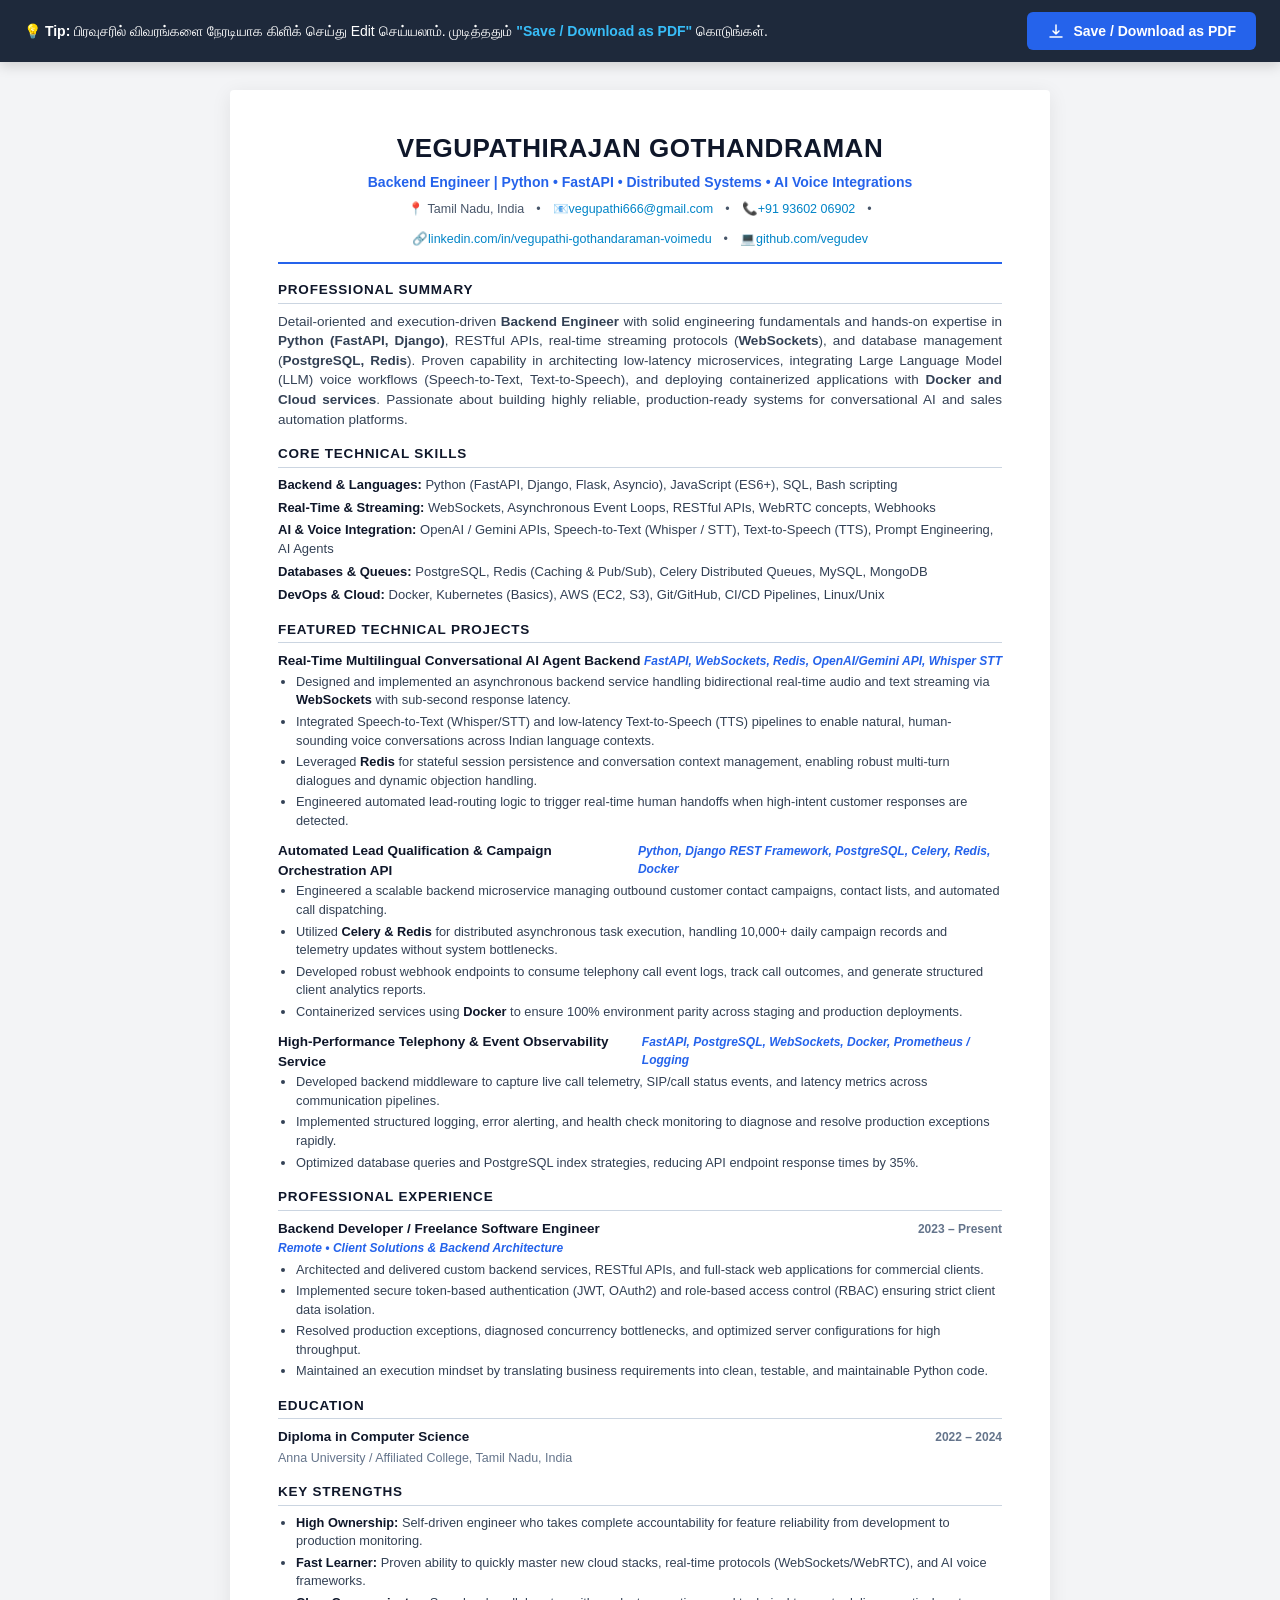
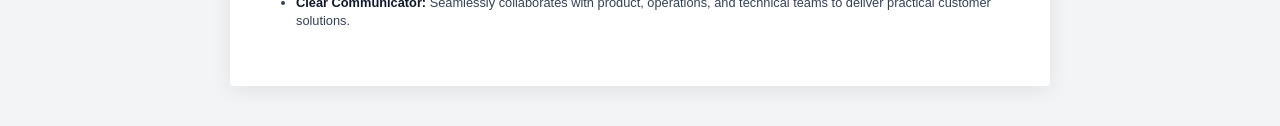
==== resume.html @ fd914e16 "Initial production release by Vegupathi" ====
<!DOCTYPE html>
<html lang="en">
<head>
  <meta charset="UTF-8">
  <meta name="viewport" content="width=device-width, initial-scale=1.0">
  <title>Vegupathi - Backend Engineer Resume</title>
  <style>
    * {
      box-sizing: border-box;
      margin: 0;
      padding: 0;
    }
    body {
      font-family: 'Segoe UI', -apple-system, BlinkMacSystemFont, Roboto, Helvetica, Arial, sans-serif;
      color: #222;
      background-color: #f3f4f6;
      line-height: 1.45;
      font-size: 13.5px;
    }

    /* Floating Action Bar */
    .action-bar {
      position: sticky;
      top: 0;
      background: #1e293b;
      color: #fff;
      padding: 12px 24px;
      display: flex;
      justify-content: space-between;
      align-items: center;
      box-shadow: 0 4px 12px rgba(0,0,0,0.15);
      z-index: 1000;
    }
    .action-bar .info-text {
      font-size: 14px;
      font-weight: 500;
    }
    .action-bar .info-text span {
      color: #38bdf8;
      font-weight: 600;
    }
    .btn-download {
      background: #2563eb;
      color: #fff;
      border: none;
      padding: 10px 20px;
      font-size: 14px;
      font-weight: 600;
      border-radius: 6px;
      cursor: pointer;
      display: flex;
      align-items: center;
      gap: 8px;
      transition: background 0.2s ease;
    }
    .btn-download:hover {
      background: #1d4ed8;
    }

    /* Page container */
    .resume-page {
      max-width: 820px;
      margin: 28px auto 40px auto;
      background: #ffffff;
      padding: 40px 48px;
      border-radius: 4px;
      box-shadow: 0 4px 20px rgba(0,0,0,0.08);
    }

    /* Header */
    header {
      border-bottom: 2px solid #2563eb;
      padding-bottom: 14px;
      margin-bottom: 16px;
      text-align: center;
    }
    h1 {
      font-size: 26px;
      font-weight: 700;
      letter-spacing: 0.5px;
      color: #0f172a;
      text-transform: uppercase;
      margin-bottom: 4px;
    }
    .subtitle {
      font-size: 14px;
      font-weight: 600;
      color: #2563eb;
      margin-bottom: 8px;
    }
    .contact-info {
      display: flex;
      flex-wrap: wrap;
      justify-content: center;
      gap: 12px;
      font-size: 12.5px;
      color: #475569;
    }
    .contact-info span {
      display: inline-flex;
      align-items: center;
    }
    .contact-info a {
      color: #0284c7;
      text-decoration: none;
    }
    .editable-hint {
      background: #fef3c7;
      color: #92400e;
      padding: 2px 6px;
      border-radius: 4px;
      font-size: 11px;
      border: 1px dashed #f59e0b;
    }

    /* Sections */
    section {
      margin-bottom: 15px;
    }
    h2 {
      font-size: 13.5px;
      font-weight: 700;
      color: #0f172a;
      text-transform: uppercase;
      letter-spacing: 0.8px;
      border-bottom: 1px solid #cbd5e1;
      padding-bottom: 3px;
      margin-bottom: 8px;
      display: flex;
      align-items: center;
      justify-content: space-between;
    }
    p {
      color: #334155;
      text-align: justify;
      margin-bottom: 6px;
    }

    /* Skills list */
    .skills-grid {
      display: flex;
      flex-direction: column;
      gap: 4px;
    }
    .skill-item {
      font-size: 13px;
      color: #334155;
    }
    .skill-category {
      font-weight: 700;
      color: #0f172a;
    }

    /* Projects & Experience */
    .entry {
      margin-bottom: 11px;
    }
    .entry-header {
      display: flex;
      justify-content: space-between;
      align-items: baseline;
      margin-bottom: 2px;
    }
    .entry-title {
      font-size: 13.5px;
      font-weight: 700;
      color: #0f172a;
    }
    .entry-tech {
      font-size: 12px;
      font-weight: 600;
      color: #2563eb;
      font-style: italic;
    }
    .entry-date {
      font-size: 12px;
      font-weight: 600;
      color: #64748b;
      white-space: nowrap;
    }
    ul {
      margin-left: 18px;
      color: #334155;
    }
    li {
      margin-bottom: 3px;
      font-size: 12.8px;
    }
    li strong {
      color: #0f172a;
    }

    /* Print styles */
    @media print {
      body {
        background: transparent;
        font-size: 12.5px;
      }
      .no-print, .action-bar {
        display: none !important;
      }
      .resume-page {
        margin: 0;
        padding: 0;
        box-shadow: none;
        max-width: 100%;
        border-radius: 0;
      }
      .editable-hint {
        background: transparent;
        border: none;
        color: inherit;
        padding: 0;
      }
      @page {
        size: A4;
        margin: 12mm 14mm;
      }
    }
  </style>
</head>
<body>

  <!-- Top Action Bar for Easy PDF Export -->
  <div class="action-bar no-print">
    <div class="info-text">
      💡 <b>Tip:</b> பிரவுசரில் விவரங்களை நேரடியாக கிளிக் செய்து Edit செய்யலாம். முடித்ததும் <span>"Save / Download as PDF"</span> கொடுங்கள்.
    </div>
    <button class="btn-download" onclick="window.print()">
      <svg width="18" height="18" fill="none" stroke="currentColor" stroke-width="2" viewBox="0 0 24 24"><path stroke-linecap="round" stroke-linejoin="round" d="M12 4v12m0 0l-4-4m4 4l4-4M4 20h16"></path></svg>
      Save / Download as PDF
    </button>
  </div>

  <div class="resume-page" contenteditable="true" spellcheck="false">
    <!-- Header -->
    <header>
      <h1>VEGUPATHIRAJAN GOTHANDRAMAN</h1>
      <div class="subtitle">Backend Engineer | Python • FastAPI • Distributed Systems • AI Voice Integrations</div>
      <div class="contact-info">
        <span>📍 Tamil Nadu, India</span>
        <span>•</span>
        <span>📧 <a href="mailto:vegupathi666@gmail.com">vegupathi666@gmail.com</a></span>
        <span>•</span>
        <span>📞 <a href="tel:+919360206902">+91 93602 06902</a></span>
        <span>•</span>
        <span>🔗 <a href="https://www.linkedin.com/in/vegupathi-gothandaraman-voimedu/" target="_blank">linkedin.com/in/vegupathi-gothandaraman-voimedu</a></span>
        <span>•</span>
        <span>💻 <a href="https://github.com/vegudev" target="_blank">github.com/vegudev</a></span>
      </div>
    </header>

    <!-- Professional Summary -->
    <section>
      <h2>Professional Summary</h2>
      <p>
        Detail-oriented and execution-driven <strong>Backend Engineer</strong> with solid engineering fundamentals and hands-on expertise in <strong>Python (FastAPI, Django)</strong>, RESTful APIs, real-time streaming protocols (<strong>WebSockets</strong>), and database management (<strong>PostgreSQL, Redis</strong>). Proven capability in architecting low-latency microservices, integrating Large Language Model (LLM) voice workflows (Speech-to-Text, Text-to-Speech), and deploying containerized applications with <strong>Docker and Cloud services</strong>. Passionate about building highly reliable, production-ready systems for conversational AI and sales automation platforms.
      </p>
    </section>

    <!-- Technical Skills -->
    <section>
      <h2>Core Technical Skills</h2>
      <div class="skills-grid">
        <div class="skill-item"><span class="skill-category">Backend & Languages:</span> Python (FastAPI, Django, Flask, Asyncio), JavaScript (ES6+), SQL, Bash scripting</div>
        <div class="skill-item"><span class="skill-category">Real-Time & Streaming:</span> WebSockets, Asynchronous Event Loops, RESTful APIs, WebRTC concepts, Webhooks</div>
        <div class="skill-item"><span class="skill-category">AI & Voice Integration:</span> OpenAI / Gemini APIs, Speech-to-Text (Whisper / STT), Text-to-Speech (TTS), Prompt Engineering, AI Agents</div>
        <div class="skill-item"><span class="skill-category">Databases & Queues:</span> PostgreSQL, Redis (Caching & Pub/Sub), Celery Distributed Queues, MySQL, MongoDB</div>
        <div class="skill-item"><span class="skill-category">DevOps & Cloud:</span> Docker, Kubernetes (Basics), AWS (EC2, S3), Git/GitHub, CI/CD Pipelines, Linux/Unix</div>
      </div>
    </section>

    <!-- Projects -->
    <section>
      <h2>Featured Technical Projects</h2>

      <div class="entry">
        <div class="entry-header">
          <span class="entry-title">Real-Time Multilingual Conversational AI Agent Backend</span>
          <span class="entry-tech">FastAPI, WebSockets, Redis, OpenAI/Gemini API, Whisper STT</span>
        </div>
        <ul>
          <li>Designed and implemented an asynchronous backend service handling bidirectional real-time audio and text streaming via <strong>WebSockets</strong> with sub-second response latency.</li>
          <li>Integrated Speech-to-Text (Whisper/STT) and low-latency Text-to-Speech (TTS) pipelines to enable natural, human-sounding voice conversations across Indian language contexts.</li>
          <li>Leveraged <strong>Redis</strong> for stateful session persistence and conversation context management, enabling robust multi-turn dialogues and dynamic objection handling.</li>
          <li>Engineered automated lead-routing logic to trigger real-time human handoffs when high-intent customer responses are detected.</li>
        </ul>
      </div>

      <div class="entry">
        <div class="entry-header">
          <span class="entry-title">Automated Lead Qualification & Campaign Orchestration API</span>
          <span class="entry-tech">Python, Django REST Framework, PostgreSQL, Celery, Redis, Docker</span>
        </div>
        <ul>
          <li>Engineered a scalable backend microservice managing outbound customer contact campaigns, contact lists, and automated call dispatching.</li>
          <li>Utilized <strong>Celery & Redis</strong> for distributed asynchronous task execution, handling 10,000+ daily campaign records and telemetry updates without system bottlenecks.</li>
          <li>Developed robust webhook endpoints to consume telephony call event logs, track call outcomes, and generate structured client analytics reports.</li>
          <li>Containerized services using <strong>Docker</strong> to ensure 100% environment parity across staging and production deployments.</li>
        </ul>
      </div>

      <div class="entry">
        <div class="entry-header">
          <span class="entry-title">High-Performance Telephony & Event Observability Service</span>
          <span class="entry-tech">FastAPI, PostgreSQL, WebSockets, Docker, Prometheus / Logging</span>
        </div>
        <ul>
          <li>Developed backend middleware to capture live call telemetry, SIP/call status events, and latency metrics across communication pipelines.</li>
          <li>Implemented structured logging, error alerting, and health check monitoring to diagnose and resolve production exceptions rapidly.</li>
          <li>Optimized database queries and PostgreSQL index strategies, reducing API endpoint response times by 35%.</li>
        </ul>
      </div>
    </section>

    <!-- Experience -->
    <section>
      <h2>Professional Experience</h2>
      <div class="entry">
        <div class="entry-header">
          <span class="entry-title">Backend Developer / Freelance Software Engineer</span>
          <span class="entry-date">2023 – Present</span>
        </div>
        <div class="entry-tech" style="margin-bottom: 3px;">Remote • Client Solutions & Backend Architecture</div>
        <ul>
          <li>Architected and delivered custom backend services, RESTful APIs, and full-stack web applications for commercial clients.</li>
          <li>Implemented secure token-based authentication (JWT, OAuth2) and role-based access control (RBAC) ensuring strict client data isolation.</li>
          <li>Resolved production exceptions, diagnosed concurrency bottlenecks, and optimized server configurations for high throughput.</li>
          <li>Maintained an execution mindset by translating business requirements into clean, testable, and maintainable Python code.</li>
        </ul>
      </div>
    </section>

    <!-- Education -->
    <section>
      <h2>Education</h2>
      <div class="entry">
        <div class="entry-header">
          <span class="entry-title">Diploma in Computer Science</span>
          <span class="entry-date">2022 – 2024</span>
        </div>
        <div style="font-size: 12.5px; color: #64748b;">Anna University / Affiliated College, Tamil Nadu, India</div>
      </div>
    </section>

    <!-- Key Strengths -->
    <section>
      <h2>Key Strengths</h2>
      <ul>
        <li><strong>High Ownership:</strong> Self-driven engineer who takes complete accountability for feature reliability from development to production monitoring.</li>
        <li><strong>Fast Learner:</strong> Proven ability to quickly master new cloud stacks, real-time protocols (WebSockets/WebRTC), and AI voice frameworks.</li>
        <li><strong>Clear Communicator:</strong> Seamlessly collaborates with product, operations, and technical teams to deliver practical customer solutions.</li>
      </ul>
    </section>
  </div>

</body>
</html>
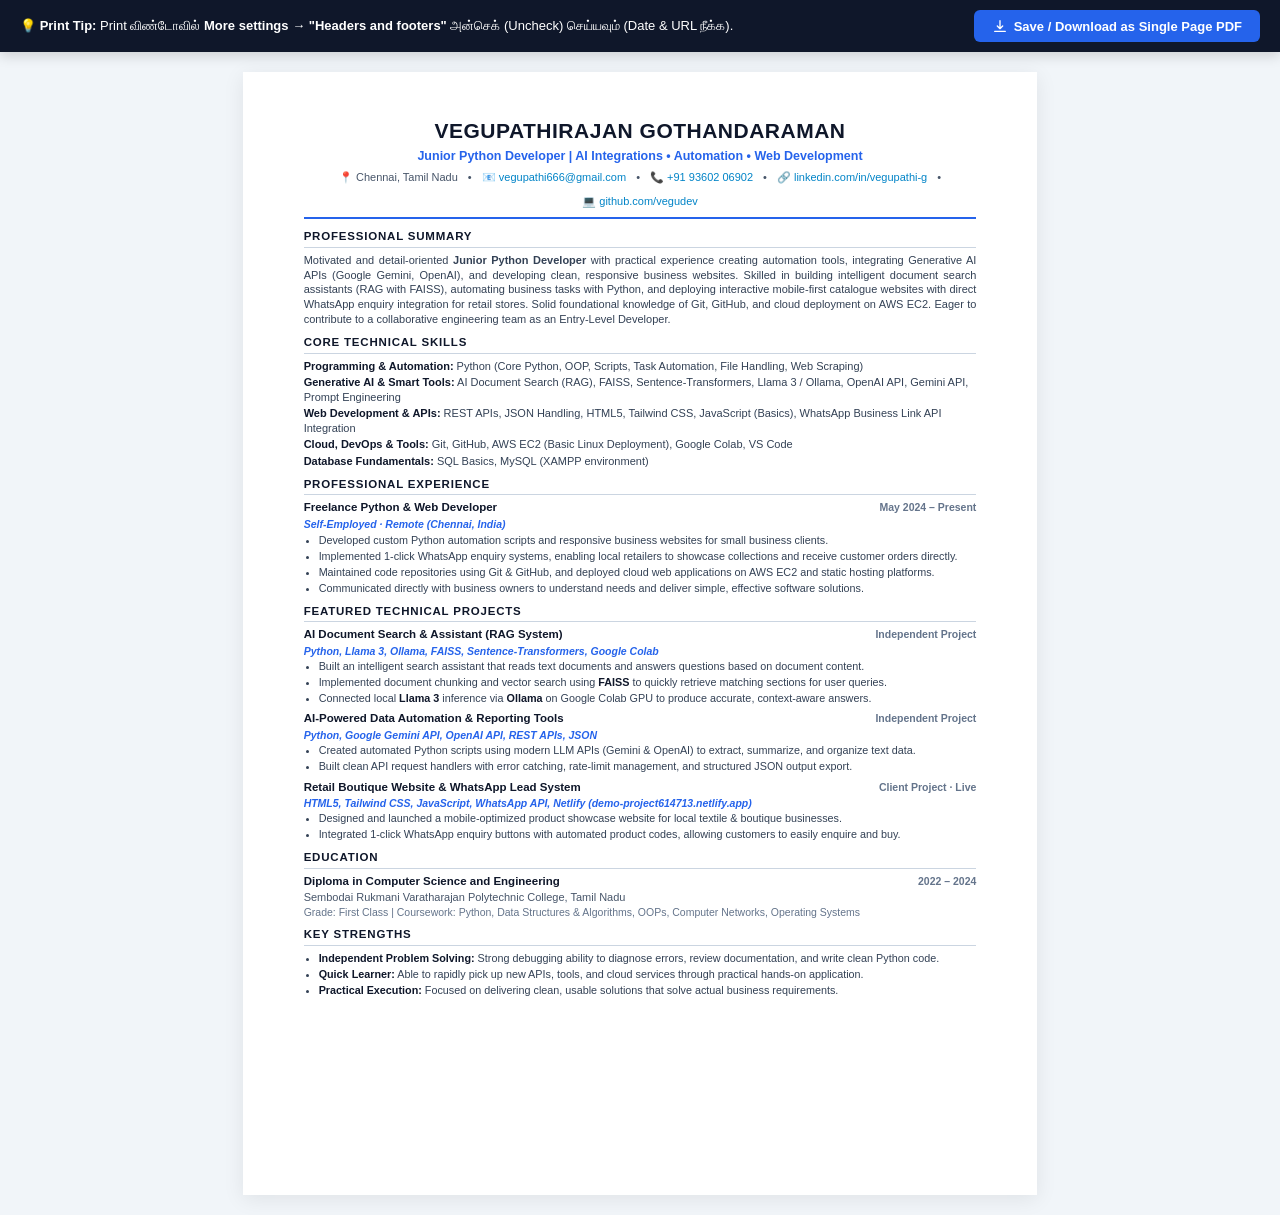
==== commit f6f909df: "Update portfolio showcase and live resume for Junior Python Developer & AI Integrations" ====
--- a/resume.html
+++ b/resume.html
@@ -3,7 +3,7 @@
 <head>
   <meta charset="UTF-8">
   <meta name="viewport" content="width=device-width, initial-scale=1.0">
-  <title>Vegupathi - Backend Engineer Resume</title>
+  <title>Vegupathirajan Gothandaraman - Resume</title>
   <style>
     * {
       box-sizing: border-box;
@@ -12,19 +12,19 @@
     }
     body {
       font-family: 'Segoe UI', -apple-system, BlinkMacSystemFont, Roboto, Helvetica, Arial, sans-serif;
-      color: #222;
-      background-color: #f3f4f6;
-      line-height: 1.45;
-      font-size: 13.5px;
+      color: #1e293b;
+      background-color: #f1f5f9;
+      line-height: 1.35;
+      font-size: 11.5px;
     }
 
     /* Floating Action Bar */
     .action-bar {
       position: sticky;
       top: 0;
-      background: #1e293b;
+      background: #0f172a;
       color: #fff;
-      padding: 12px 24px;
+      padding: 10px 20px;
       display: flex;
       justify-content: space-between;
       align-items: center;
@@ -32,7 +32,7 @@
       z-index: 1000;
     }
     .action-bar .info-text {
-      font-size: 14px;
+      font-size: 13px;
       font-weight: 500;
     }
     .action-bar .info-text span {
@@ -43,148 +43,139 @@
       background: #2563eb;
       color: #fff;
       border: none;
-      padding: 10px 20px;
-      font-size: 14px;
+      padding: 8px 18px;
+      font-size: 13px;
       font-weight: 600;
       border-radius: 6px;
       cursor: pointer;
       display: flex;
       align-items: center;
-      gap: 8px;
+      gap: 6px;
       transition: background 0.2s ease;
     }
     .btn-download:hover {
       background: #1d4ed8;
     }
 
-    /* Page container */
+    /* Single A4 Page Container */
     .resume-page {
-      max-width: 820px;
-      margin: 28px auto 40px auto;
+      width: 210mm;
+      min-height: 297mm;
+      max-height: 297mm;
+      margin: 20px auto;
       background: #ffffff;
-      padding: 40px 48px;
-      border-radius: 4px;
+      padding: 12mm 16mm 10mm 16mm;
       box-shadow: 0 4px 20px rgba(0,0,0,0.08);
+      overflow: hidden;
     }
 
     /* Header */
     header {
       border-bottom: 2px solid #2563eb;
-      padding-bottom: 14px;
-      margin-bottom: 16px;
+      padding-bottom: 8px;
+      margin-bottom: 10px;
       text-align: center;
     }
     h1 {
-      font-size: 26px;
+      font-size: 21px;
+      font-weight: 800;
+      letter-spacing: 0.5px;
+      color: #0f172a;
+      text-transform: uppercase;
+      margin-bottom: 2px;
+    }
+    .subtitle {
+      font-size: 12.5px;
       font-weight: 700;
-      letter-spacing: 0.5px;
-      color: #0f172a;
-      text-transform: uppercase;
-      margin-bottom: 4px;
-    }
-    .subtitle {
-      font-size: 14px;
-      font-weight: 600;
       color: #2563eb;
-      margin-bottom: 8px;
+      margin-bottom: 5px;
     }
     .contact-info {
       display: flex;
       flex-wrap: wrap;
       justify-content: center;
-      gap: 12px;
-      font-size: 12.5px;
+      gap: 10px;
+      font-size: 11px;
       color: #475569;
-    }
-    .contact-info span {
-      display: inline-flex;
-      align-items: center;
     }
     .contact-info a {
       color: #0284c7;
       text-decoration: none;
-    }
-    .editable-hint {
-      background: #fef3c7;
-      color: #92400e;
-      padding: 2px 6px;
-      border-radius: 4px;
-      font-size: 11px;
-      border: 1px dashed #f59e0b;
+      font-weight: 500;
     }
 
     /* Sections */
     section {
-      margin-bottom: 15px;
+      margin-bottom: 8px;
     }
     h2 {
-      font-size: 13.5px;
-      font-weight: 700;
+      font-size: 11.5px;
+      font-weight: 800;
       color: #0f172a;
       text-transform: uppercase;
       letter-spacing: 0.8px;
       border-bottom: 1px solid #cbd5e1;
-      padding-bottom: 3px;
-      margin-bottom: 8px;
-      display: flex;
-      align-items: center;
-      justify-content: space-between;
+      padding-bottom: 2px;
+      margin-bottom: 5px;
     }
     p {
       color: #334155;
       text-align: justify;
-      margin-bottom: 6px;
+      line-height: 1.35;
+      font-size: 11px;
     }
 
     /* Skills list */
     .skills-grid {
       display: flex;
       flex-direction: column;
-      gap: 4px;
+      gap: 2.5px;
     }
     .skill-item {
-      font-size: 13px;
+      font-size: 11px;
       color: #334155;
+      line-height: 1.3;
     }
     .skill-category {
       font-weight: 700;
       color: #0f172a;
     }
 
-    /* Projects & Experience */
+    /* Projects & Experience Entries */
     .entry {
-      margin-bottom: 11px;
+      margin-bottom: 6px;
     }
     .entry-header {
       display: flex;
       justify-content: space-between;
       align-items: baseline;
-      margin-bottom: 2px;
+      margin-bottom: 1px;
     }
     .entry-title {
-      font-size: 13.5px;
+      font-size: 11.5px;
       font-weight: 700;
       color: #0f172a;
     }
     .entry-tech {
-      font-size: 12px;
+      font-size: 10.5px;
       font-weight: 600;
       color: #2563eb;
       font-style: italic;
     }
     .entry-date {
-      font-size: 12px;
+      font-size: 10.5px;
       font-weight: 600;
       color: #64748b;
       white-space: nowrap;
     }
     ul {
-      margin-left: 18px;
+      margin-left: 15px;
       color: #334155;
     }
     li {
-      margin-bottom: 3px;
-      font-size: 12.8px;
+      margin-bottom: 1.5px;
+      font-size: 10.8px;
+      line-height: 1.35;
     }
     li strong {
       color: #0f172a;
@@ -194,27 +185,24 @@
     @media print {
       body {
         background: transparent;
-        font-size: 12.5px;
+        font-size: 11px;
       }
       .no-print, .action-bar {
         display: none !important;
       }
       .resume-page {
-        margin: 0;
-        padding: 0;
-        box-shadow: none;
-        max-width: 100%;
-        border-radius: 0;
-      }
-      .editable-hint {
-        background: transparent;
-        border: none;
-        color: inherit;
-        padding: 0;
+        margin: 0 !important;
+        padding: 8mm 12mm 6mm 12mm !important;
+        box-shadow: none !important;
+        width: 100% !important;
+        min-height: 100% !important;
+        max-height: 100% !important;
+        border-radius: 0 !important;
+        page-break-inside: avoid !important;
       }
       @page {
-        size: A4;
-        margin: 12mm 14mm;
+        size: A4 portrait;
+        margin: 0;
       }
     }
   </style>
@@ -224,27 +212,27 @@
   <!-- Top Action Bar for Easy PDF Export -->
   <div class="action-bar no-print">
     <div class="info-text">
-      💡 <b>Tip:</b> பிரவுசரில் விவரங்களை நேரடியாக கிளிக் செய்து Edit செய்யலாம். முடித்ததும் <span>"Save / Download as PDF"</span> கொடுங்கள்.
+      💡 <b>Print Tip:</b> Print விண்டோவில் <b>More settings &rarr; "Headers and footers"</b> அன்செக் (Uncheck) செய்யவும் (Date & URL நீக்க).
     </div>
     <button class="btn-download" onclick="window.print()">
-      <svg width="18" height="18" fill="none" stroke="currentColor" stroke-width="2" viewBox="0 0 24 24"><path stroke-linecap="round" stroke-linejoin="round" d="M12 4v12m0 0l-4-4m4 4l4-4M4 20h16"></path></svg>
-      Save / Download as PDF
+      <svg width="16" height="16" fill="none" stroke="currentColor" stroke-width="2" viewBox="0 0 24 24"><path stroke-linecap="round" stroke-linejoin="round" d="M12 4v12m0 0l-4-4m4 4l4-4M4 20h16"></path></svg>
+      Save / Download as Single Page PDF
     </button>
   </div>
 
   <div class="resume-page" contenteditable="true" spellcheck="false">
     <!-- Header -->
     <header>
-      <h1>VEGUPATHIRAJAN GOTHANDRAMAN</h1>
-      <div class="subtitle">Backend Engineer | Python • FastAPI • Distributed Systems • AI Voice Integrations</div>
+      <h1>VEGUPATHIRAJAN GOTHANDARAMAN</h1>
+      <div class="subtitle">Junior Python Developer | AI Integrations • Automation • Web Development</div>
       <div class="contact-info">
-        <span>📍 Tamil Nadu, India</span>
+        <span>📍 Chennai, Tamil Nadu</span>
         <span>•</span>
         <span>📧 <a href="mailto:vegupathi666@gmail.com">vegupathi666@gmail.com</a></span>
         <span>•</span>
         <span>📞 <a href="tel:+919360206902">+91 93602 06902</a></span>
         <span>•</span>
-        <span>🔗 <a href="https://www.linkedin.com/in/vegupathi-gothandaraman-voimedu/" target="_blank">linkedin.com/in/vegupathi-gothandaraman-voimedu</a></span>
+        <span>🔗 <a href="https://www.linkedin.com/in/vegupathi-g/" target="_blank">linkedin.com/in/vegupathi-g</a></span>
         <span>•</span>
         <span>💻 <a href="https://github.com/vegudev" target="_blank">github.com/vegudev</a></span>
       </div>
@@ -254,7 +242,7 @@
     <section>
       <h2>Professional Summary</h2>
       <p>
-        Detail-oriented and execution-driven <strong>Backend Engineer</strong> with solid engineering fundamentals and hands-on expertise in <strong>Python (FastAPI, Django)</strong>, RESTful APIs, real-time streaming protocols (<strong>WebSockets</strong>), and database management (<strong>PostgreSQL, Redis</strong>). Proven capability in architecting low-latency microservices, integrating Large Language Model (LLM) voice workflows (Speech-to-Text, Text-to-Speech), and deploying containerized applications with <strong>Docker and Cloud services</strong>. Passionate about building highly reliable, production-ready systems for conversational AI and sales automation platforms.
+        Motivated and detail-oriented <strong>Junior Python Developer</strong> with practical experience creating automation tools, integrating Generative AI APIs (Google Gemini, OpenAI), and developing clean, responsive business websites. Skilled in building intelligent document search assistants (RAG with FAISS), automating business tasks with Python, and deploying interactive mobile-first catalogue websites with direct WhatsApp enquiry integration for retail stores. Solid foundational knowledge of Git, GitHub, and cloud deployment on AWS EC2. Eager to contribute to a collaborative engineering team as an Entry-Level Developer.
       </p>
     </section>
 
@@ -262,11 +250,29 @@
     <section>
       <h2>Core Technical Skills</h2>
       <div class="skills-grid">
-        <div class="skill-item"><span class="skill-category">Backend & Languages:</span> Python (FastAPI, Django, Flask, Asyncio), JavaScript (ES6+), SQL, Bash scripting</div>
-        <div class="skill-item"><span class="skill-category">Real-Time & Streaming:</span> WebSockets, Asynchronous Event Loops, RESTful APIs, WebRTC concepts, Webhooks</div>
-        <div class="skill-item"><span class="skill-category">AI & Voice Integration:</span> OpenAI / Gemini APIs, Speech-to-Text (Whisper / STT), Text-to-Speech (TTS), Prompt Engineering, AI Agents</div>
-        <div class="skill-item"><span class="skill-category">Databases & Queues:</span> PostgreSQL, Redis (Caching & Pub/Sub), Celery Distributed Queues, MySQL, MongoDB</div>
-        <div class="skill-item"><span class="skill-category">DevOps & Cloud:</span> Docker, Kubernetes (Basics), AWS (EC2, S3), Git/GitHub, CI/CD Pipelines, Linux/Unix</div>
+        <div class="skill-item"><span class="skill-category">Programming & Automation:</span> Python (Core Python, OOP, Scripts, Task Automation, File Handling, Web Scraping)</div>
+        <div class="skill-item"><span class="skill-category">Generative AI & Smart Tools:</span> AI Document Search (RAG), FAISS, Sentence-Transformers, Llama 3 / Ollama, OpenAI API, Gemini API, Prompt Engineering</div>
+        <div class="skill-item"><span class="skill-category">Web Development & APIs:</span> REST APIs, JSON Handling, HTML5, Tailwind CSS, JavaScript (Basics), WhatsApp Business Link API Integration</div>
+        <div class="skill-item"><span class="skill-category">Cloud, DevOps & Tools:</span> Git, GitHub, AWS EC2 (Basic Linux Deployment), Google Colab, VS Code</div>
+        <div class="skill-item"><span class="skill-category">Database Fundamentals:</span> SQL Basics, MySQL (XAMPP environment)</div>
+      </div>
+    </section>
+
+    <!-- Experience -->
+    <section>
+      <h2>Professional Experience</h2>
+      <div class="entry">
+        <div class="entry-header">
+          <span class="entry-title">Freelance Python & Web Developer</span>
+          <span class="entry-date">May 2024 – Present</span>
+        </div>
+        <div class="entry-tech" style="margin-bottom: 2px;">Self-Employed · Remote (Chennai, India)</div>
+        <ul>
+          <li>Developed custom Python automation scripts and responsive business websites for small business clients.</li>
+          <li>Implemented 1-click WhatsApp enquiry systems, enabling local retailers to showcase collections and receive customer orders directly.</li>
+          <li>Maintained code repositories using Git & GitHub, and deployed cloud web applications on AWS EC2 and static hosting platforms.</li>
+          <li>Communicated directly with business owners to understand needs and deliver simple, effective software solutions.</li>
+        </ul>
       </div>
     </section>
 
@@ -274,82 +280,71 @@
     <section>
       <h2>Featured Technical Projects</h2>
 
-      <div class="entry">
-        <div class="entry-header">
-          <span class="entry-title">Real-Time Multilingual Conversational AI Agent Backend</span>
-          <span class="entry-tech">FastAPI, WebSockets, Redis, OpenAI/Gemini API, Whisper STT</span>
-        </div>
+      <!-- Project 1: RAG Document Assistant -->
+      <div class="entry">
+        <div class="entry-header">
+          <span class="entry-title">AI Document Search & Assistant (RAG System)</span>
+          <span class="entry-date">Independent Project</span>
+        </div>
+        <div class="entry-tech" style="margin-bottom: 1px;">Python, Llama 3, Ollama, FAISS, Sentence-Transformers, Google Colab</div>
         <ul>
-          <li>Designed and implemented an asynchronous backend service handling bidirectional real-time audio and text streaming via <strong>WebSockets</strong> with sub-second response latency.</li>
-          <li>Integrated Speech-to-Text (Whisper/STT) and low-latency Text-to-Speech (TTS) pipelines to enable natural, human-sounding voice conversations across Indian language contexts.</li>
-          <li>Leveraged <strong>Redis</strong> for stateful session persistence and conversation context management, enabling robust multi-turn dialogues and dynamic objection handling.</li>
-          <li>Engineered automated lead-routing logic to trigger real-time human handoffs when high-intent customer responses are detected.</li>
+          <li>Built an intelligent search assistant that reads text documents and answers questions based on document content.</li>
+          <li>Implemented document chunking and vector search using <strong>FAISS</strong> to quickly retrieve matching sections for user queries.</li>
+          <li>Connected local <strong>Llama 3</strong> inference via <strong>Ollama</strong> on Google Colab GPU to produce accurate, context-aware answers.</li>
         </ul>
       </div>
 
-      <div class="entry">
-        <div class="entry-header">
-          <span class="entry-title">Automated Lead Qualification & Campaign Orchestration API</span>
-          <span class="entry-tech">Python, Django REST Framework, PostgreSQL, Celery, Redis, Docker</span>
-        </div>
+      <!-- Project 2: AI Automation Script -->
+      <div class="entry">
+        <div class="entry-header">
+          <span class="entry-title">AI-Powered Data Automation & Reporting Tools</span>
+          <span class="entry-date">Independent Project</span>
+        </div>
+        <div class="entry-tech" style="margin-bottom: 1px;">Python, Google Gemini API, OpenAI API, REST APIs, JSON</div>
         <ul>
-          <li>Engineered a scalable backend microservice managing outbound customer contact campaigns, contact lists, and automated call dispatching.</li>
-          <li>Utilized <strong>Celery & Redis</strong> for distributed asynchronous task execution, handling 10,000+ daily campaign records and telemetry updates without system bottlenecks.</li>
-          <li>Developed robust webhook endpoints to consume telephony call event logs, track call outcomes, and generate structured client analytics reports.</li>
-          <li>Containerized services using <strong>Docker</strong> to ensure 100% environment parity across staging and production deployments.</li>
+          <li>Created automated Python scripts using modern LLM APIs (Gemini & OpenAI) to extract, summarize, and organize text data.</li>
+          <li>Built clean API request handlers with error catching, rate-limit management, and structured JSON output export.</li>
         </ul>
       </div>
 
-      <div class="entry">
-        <div class="entry-header">
-          <span class="entry-title">High-Performance Telephony & Event Observability Service</span>
-          <span class="entry-tech">FastAPI, PostgreSQL, WebSockets, Docker, Prometheus / Logging</span>
-        </div>
+      <!-- Project 3: Boutique Catalogue Web App -->
+      <div class="entry">
+        <div class="entry-header">
+          <span class="entry-title">Retail Boutique Website & WhatsApp Lead System</span>
+          <span class="entry-date">Client Project · Live</span>
+        </div>
+        <div class="entry-tech" style="margin-bottom: 1px;">HTML5, Tailwind CSS, JavaScript, WhatsApp API, Netlify (demo-project614713.netlify.app)</div>
         <ul>
-          <li>Developed backend middleware to capture live call telemetry, SIP/call status events, and latency metrics across communication pipelines.</li>
-          <li>Implemented structured logging, error alerting, and health check monitoring to diagnose and resolve production exceptions rapidly.</li>
-          <li>Optimized database queries and PostgreSQL index strategies, reducing API endpoint response times by 35%.</li>
+          <li>Designed and launched a mobile-optimized product showcase website for local textile & boutique businesses.</li>
+          <li>Integrated 1-click WhatsApp enquiry buttons with automated product codes, allowing customers to easily enquire and buy.</li>
         </ul>
       </div>
     </section>
 
-    <!-- Experience -->
-    <section>
-      <h2>Professional Experience</h2>
-      <div class="entry">
-        <div class="entry-header">
-          <span class="entry-title">Backend Developer / Freelance Software Engineer</span>
-          <span class="entry-date">2023 – Present</span>
-        </div>
-        <div class="entry-tech" style="margin-bottom: 3px;">Remote • Client Solutions & Backend Architecture</div>
-        <ul>
-          <li>Architected and delivered custom backend services, RESTful APIs, and full-stack web applications for commercial clients.</li>
-          <li>Implemented secure token-based authentication (JWT, OAuth2) and role-based access control (RBAC) ensuring strict client data isolation.</li>
-          <li>Resolved production exceptions, diagnosed concurrency bottlenecks, and optimized server configurations for high throughput.</li>
-          <li>Maintained an execution mindset by translating business requirements into clean, testable, and maintainable Python code.</li>
-        </ul>
-      </div>
-    </section>
-
     <!-- Education -->
     <section>
       <h2>Education</h2>
       <div class="entry">
         <div class="entry-header">
-          <span class="entry-title">Diploma in Computer Science</span>
+          <span class="entry-title">Diploma in Computer Science and Engineering</span>
           <span class="entry-date">2022 – 2024</span>
         </div>
-        <div style="font-size: 12.5px; color: #64748b;">Anna University / Affiliated College, Tamil Nadu, India</div>
+        <div style="font-size: 11px; color: #475569; font-weight: 500;">
+          Sembodai Rukmani Varatharajan Polytechnic College, Tamil Nadu
+        </div>
+        <div style="font-size: 10.5px; color: #64748b;">
+          Grade: First Class | Coursework: Python, Data Structures & Algorithms, OOPs, Computer Networks, Operating Systems
+        </div>
       </div>
     </section>
 
     <!-- Key Strengths -->
-    <section>
+    <section style="margin-bottom: 0;">
       <h2>Key Strengths</h2>
       <ul>
-        <li><strong>High Ownership:</strong> Self-driven engineer who takes complete accountability for feature reliability from development to production monitoring.</li>
-        <li><strong>Fast Learner:</strong> Proven ability to quickly master new cloud stacks, real-time protocols (WebSockets/WebRTC), and AI voice frameworks.</li>
-        <li><strong>Clear Communicator:</strong> Seamlessly collaborates with product, operations, and technical teams to deliver practical customer solutions.</li>
+        <li><strong>Independent Problem Solving:</strong> Strong debugging ability to diagnose errors, review documentation, and write clean Python code.</li>
+        <li><strong>Quick Learner:</strong> Able to rapidly pick up new APIs, tools, and cloud services through practical hands-on application.</li>
+        <li><strong>Practical Execution:</strong> Focused on delivering clean, usable solutions that solve actual business requirements.</li>
       </ul>
     </section>
   </div>
